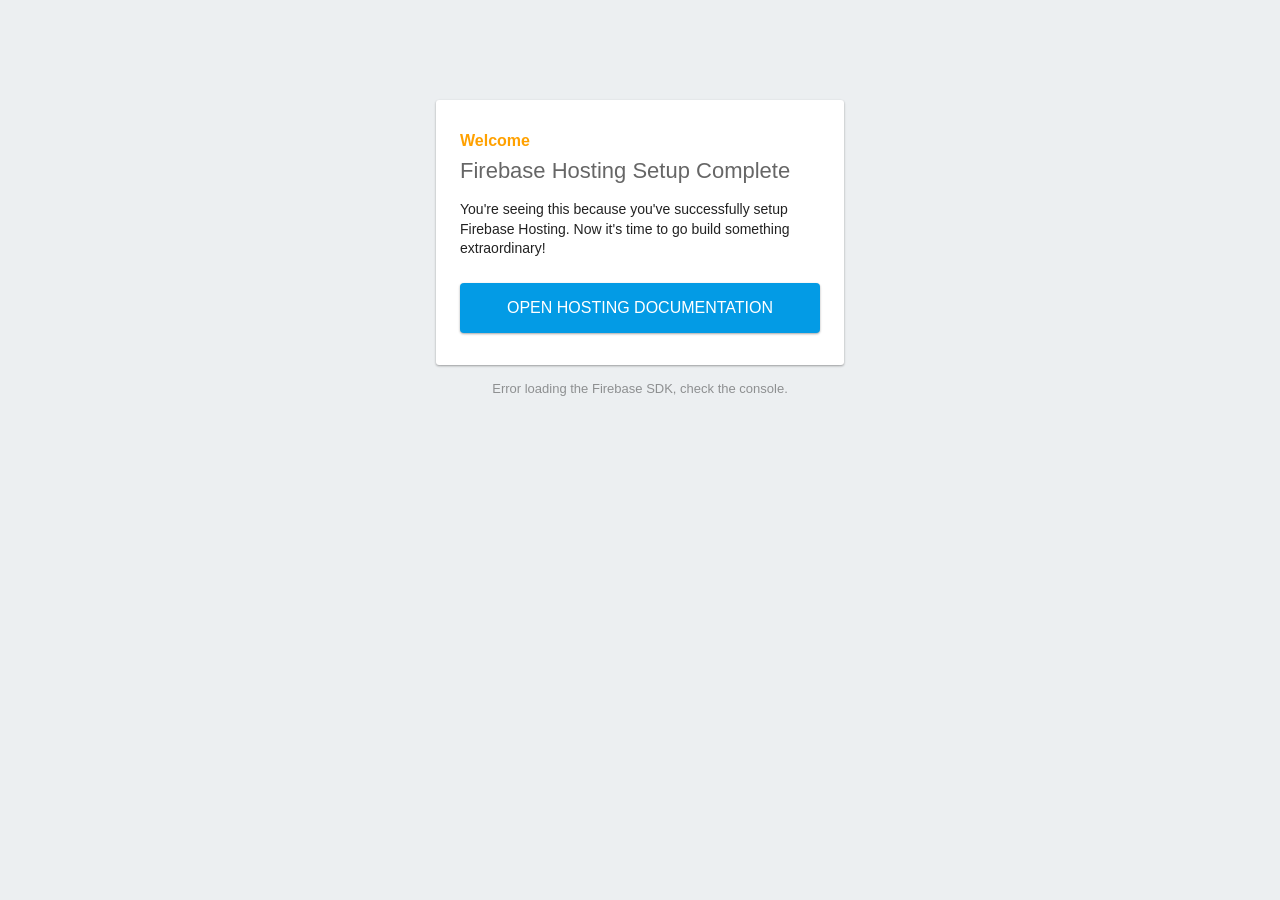
==== public/index.html @ ed2f86ef "Firebase integration" ====
<!DOCTYPE html>
<html>
  <head>
    <meta charset="utf-8">
    <meta name="viewport" content="width=device-width, initial-scale=1">
    <title>Welcome to Firebase Hosting</title>

    <!-- update the version number as needed -->
    <script defer src="/__/firebase/12.16.0/firebase-app-compat.js"></script>
    <!-- include only the Firebase features as you need -->
    <script defer src="/__/firebase/12.16.0/firebase-auth-compat.js"></script>
    <script defer src="/__/firebase/12.16.0/firebase-database-compat.js"></script>
    <script defer src="/__/firebase/12.16.0/firebase-firestore-compat.js"></script>
    <script defer src="/__/firebase/12.16.0/firebase-functions-compat.js"></script>
    <script defer src="/__/firebase/12.16.0/firebase-messaging-compat.js"></script>
    <script defer src="/__/firebase/12.16.0/firebase-storage-compat.js"></script>
    <script defer src="/__/firebase/12.16.0/firebase-analytics-compat.js"></script>
    <script defer src="/__/firebase/12.16.0/firebase-remote-config-compat.js"></script>
    <script defer src="/__/firebase/12.16.0/firebase-performance-compat.js"></script>
    <!-- 
      initialize the SDK after all desired features are loaded, set useEmulator to false
      to avoid connecting the SDK to running emulators.
    -->
    <script defer src="/__/firebase/init.js?useEmulator=true"></script>

    <style media="screen">
      body { background: #ECEFF1; color: rgba(0,0,0,0.87); font-family: Roboto, Helvetica, Arial, sans-serif; margin: 0; padding: 0; }
      #message { background: white; max-width: 360px; margin: 100px auto 16px; padding: 32px 24px; border-radius: 3px; }
      #message h2 { color: #ffa100; font-weight: bold; font-size: 16px; margin: 0 0 8px; }
      #message h1 { font-size: 22px; font-weight: 300; color: rgba(0,0,0,0.6); margin: 0 0 16px;}
      #message p { line-height: 140%; margin: 16px 0 24px; font-size: 14px; }
      #message a { display: block; text-align: center; background: #039be5; text-transform: uppercase; text-decoration: none; color: white; padding: 16px; border-radius: 4px; }
      #message, #message a { box-shadow: 0 1px 3px rgba(0,0,0,0.12), 0 1px 2px rgba(0,0,0,0.24); }
      #load { color: rgba(0,0,0,0.4); text-align: center; font-size: 13px; }
      @media (max-width: 600px) {
        body, #message { margin-top: 0; background: white; box-shadow: none; }
        body { border-top: 16px solid #ffa100; }
      }
    </style>
  </head>
  <body>
    <div id="message">
      <h2>Welcome</h2>
      <h1>Firebase Hosting Setup Complete</h1>
      <p>You're seeing this because you've successfully setup Firebase Hosting. Now it's time to go build something extraordinary!</p>
      <a target="_blank" href="https://firebase.google.com/docs/hosting/">Open Hosting Documentation</a>
    </div>
    <p id="load">Firebase SDK Loading&hellip;</p>

    <script>
      document.addEventListener('DOMContentLoaded', function() {
        const loadEl = document.querySelector('#load');
        // // 🔥🔥🔥🔥🔥🔥🔥🔥🔥🔥🔥🔥🔥🔥🔥🔥🔥🔥🔥🔥🔥🔥🔥🔥🔥🔥🔥🔥🔥🔥🔥
        // // The Firebase SDK is initialized and available here!
        //
        // firebase.auth().onAuthStateChanged(user => { });
        // firebase.database().ref('/path/to/ref').on('value', snapshot => { });
        // firebase.firestore().doc('/foo/bar').get().then(() => { });
        // firebase.functions().httpsCallable('yourFunction')().then(() => { });
        // firebase.messaging().requestPermission().then(() => { });
        // firebase.storage().ref('/path/to/ref').getDownloadURL().then(() => { });
        // firebase.analytics(); // call to activate
        // firebase.analytics().logEvent('tutorial_completed');
        // firebase.performance(); // call to activate
        //
        // // 🔥🔥🔥🔥🔥🔥🔥🔥🔥🔥🔥🔥🔥🔥🔥🔥🔥🔥🔥🔥🔥🔥🔥🔥🔥🔥🔥🔥🔥🔥🔥

        try {
          let app = firebase.app();
          let features = [
            'auth', 
            'database', 
            'firestore',
            'functions',
            'messaging', 
            'storage', 
            'analytics', 
            'remoteConfig',
            'performance',
          ].filter(feature => typeof app[feature] === 'function');
          loadEl.textContent = `Firebase SDK loaded with ${features.join(', ')}`;
        } catch (e) {
          console.error(e);
          loadEl.textContent = 'Error loading the Firebase SDK, check the console.';
        }
      });
    </script>
  </body>
</html>
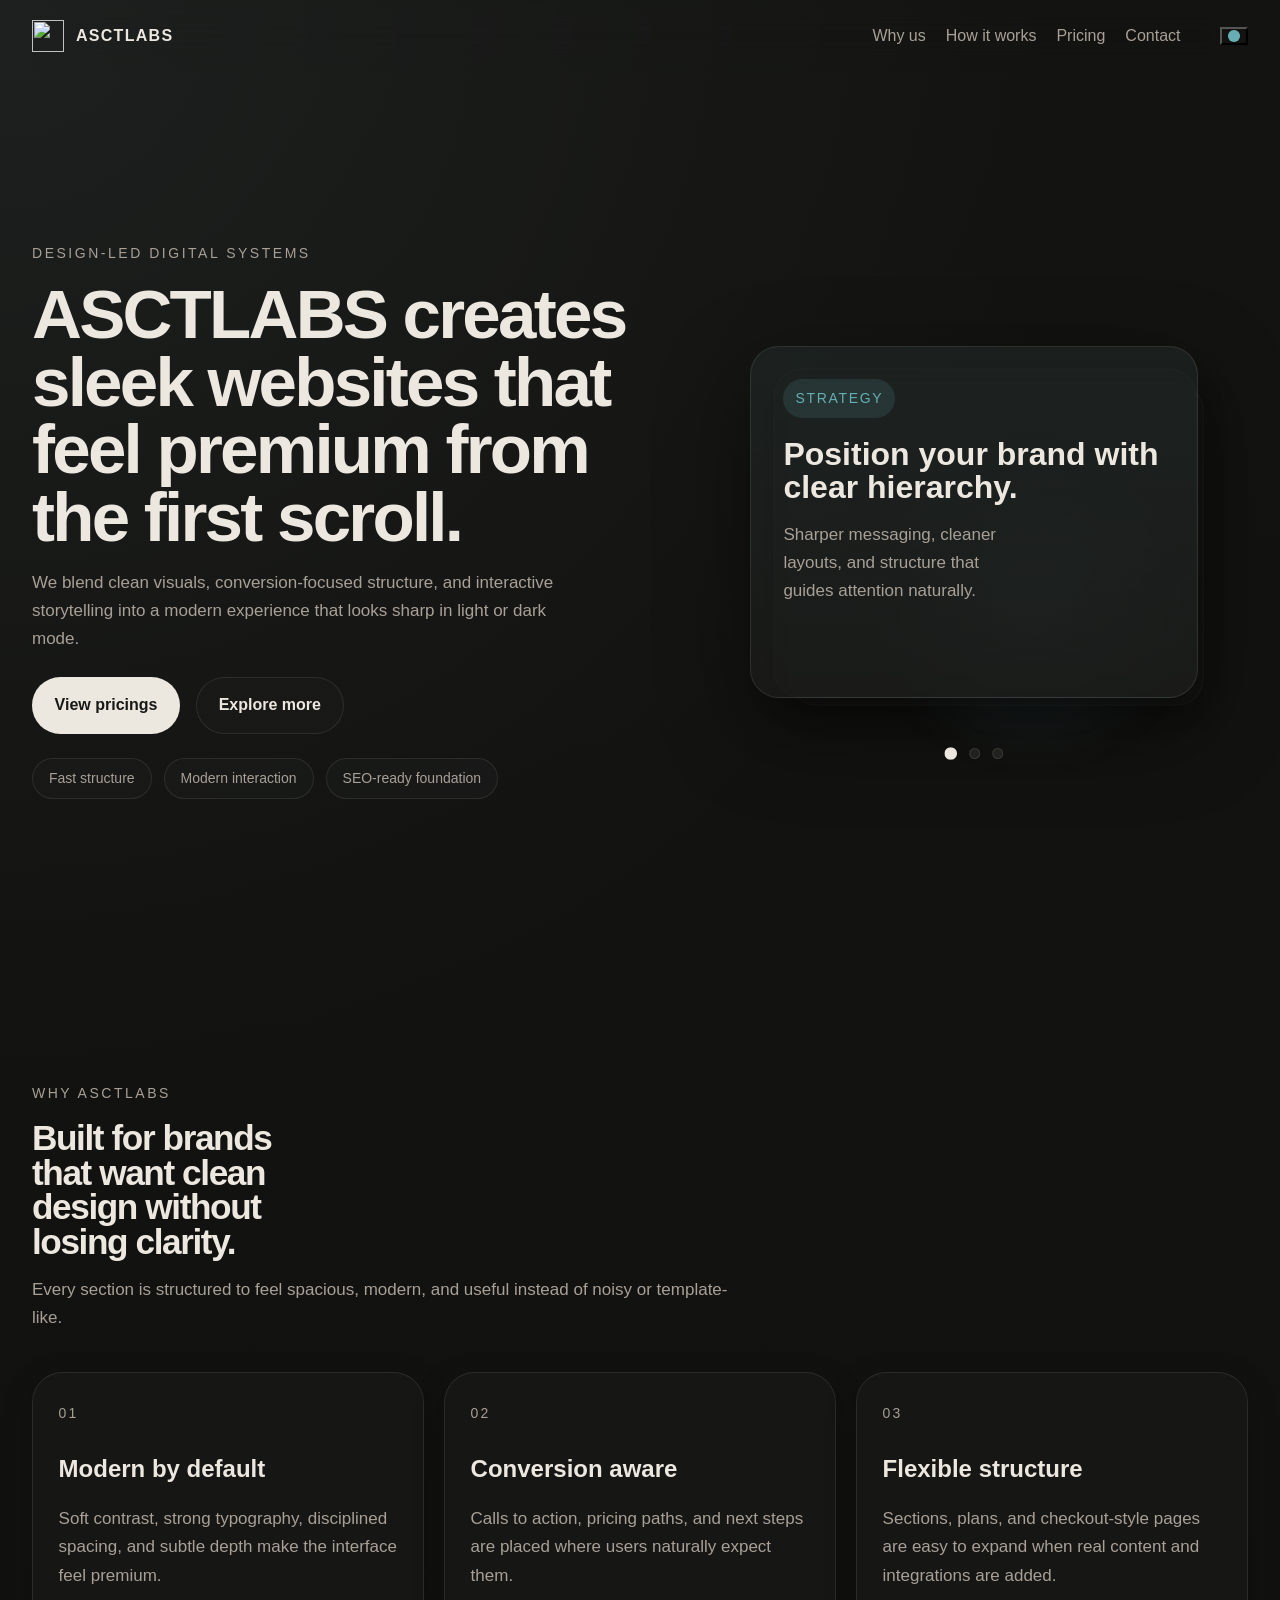
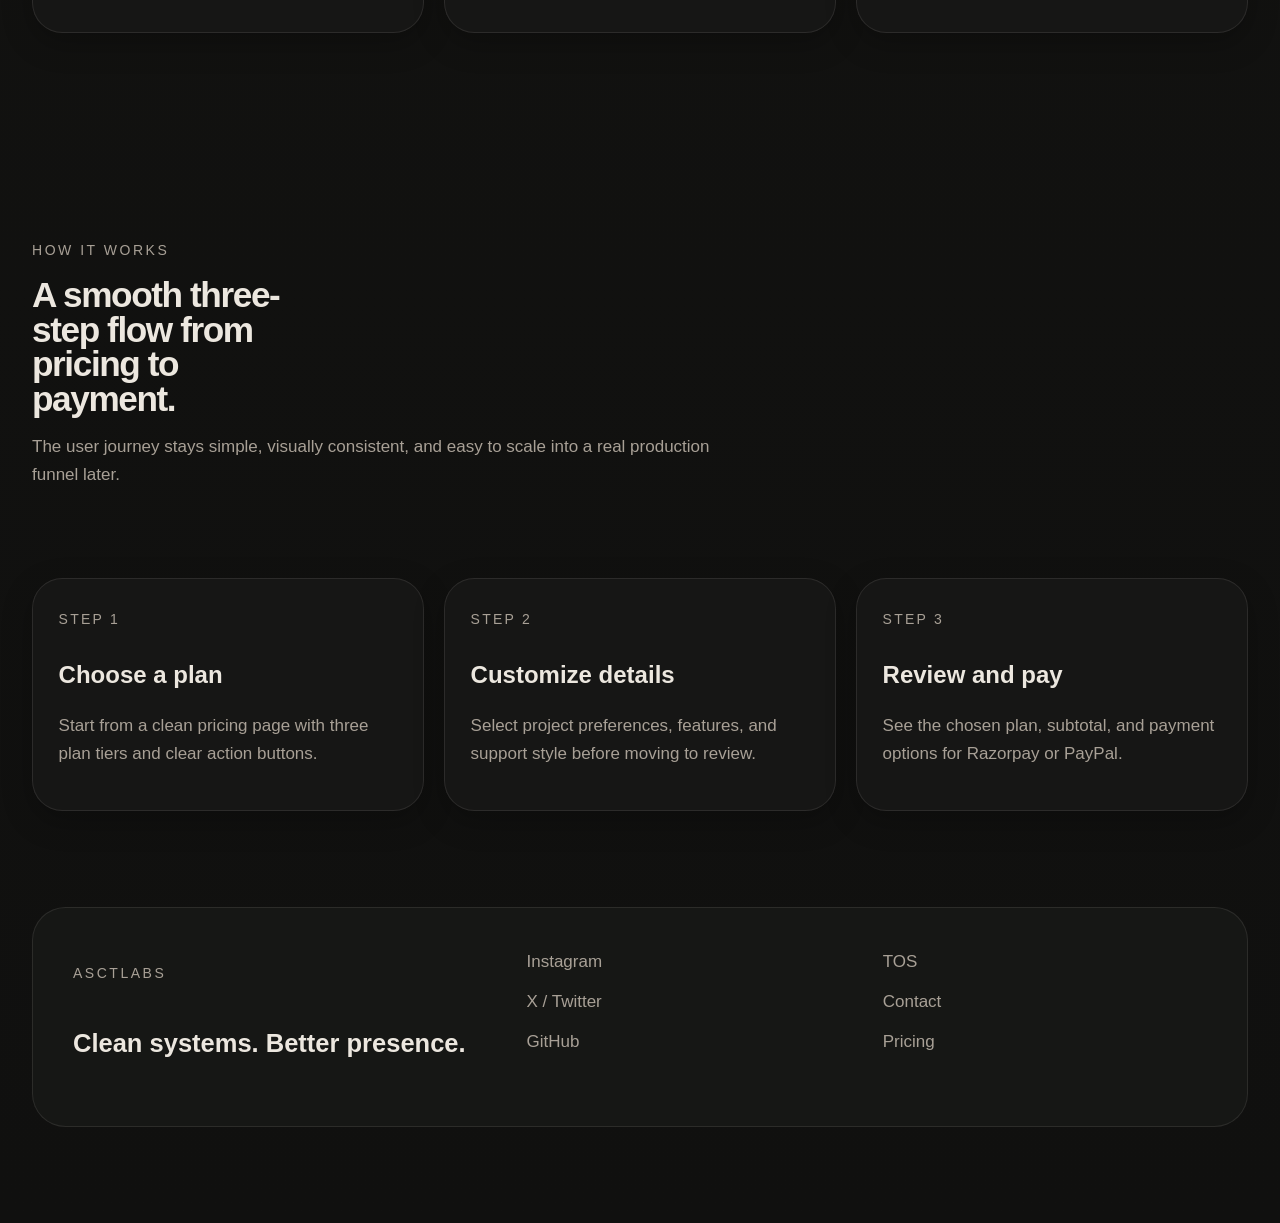
==== commit 08ba2129: "Firebase Integration" ====
--- a/public/index.html
+++ b/public/index.html
@@ -1,89 +1,285 @@
-<!DOCTYPE html>
-<html>
-  <head>
-    <meta charset="utf-8">
-    <meta name="viewport" content="width=device-width, initial-scale=1">
-    <title>Welcome to Firebase Hosting</title>
-
-    <!-- update the version number as needed -->
-    <script defer src="/__/firebase/12.16.0/firebase-app-compat.js"></script>
-    <!-- include only the Firebase features as you need -->
-    <script defer src="/__/firebase/12.16.0/firebase-auth-compat.js"></script>
-    <script defer src="/__/firebase/12.16.0/firebase-database-compat.js"></script>
-    <script defer src="/__/firebase/12.16.0/firebase-firestore-compat.js"></script>
-    <script defer src="/__/firebase/12.16.0/firebase-functions-compat.js"></script>
-    <script defer src="/__/firebase/12.16.0/firebase-messaging-compat.js"></script>
-    <script defer src="/__/firebase/12.16.0/firebase-storage-compat.js"></script>
-    <script defer src="/__/firebase/12.16.0/firebase-analytics-compat.js"></script>
-    <script defer src="/__/firebase/12.16.0/firebase-remote-config-compat.js"></script>
-    <script defer src="/__/firebase/12.16.0/firebase-performance-compat.js"></script>
-    <!-- 
-      initialize the SDK after all desired features are loaded, set useEmulator to false
-      to avoid connecting the SDK to running emulators.
-    -->
-    <script defer src="/__/firebase/init.js?useEmulator=true"></script>
-
-    <style media="screen">
-      body { background: #ECEFF1; color: rgba(0,0,0,0.87); font-family: Roboto, Helvetica, Arial, sans-serif; margin: 0; padding: 0; }
-      #message { background: white; max-width: 360px; margin: 100px auto 16px; padding: 32px 24px; border-radius: 3px; }
-      #message h2 { color: #ffa100; font-weight: bold; font-size: 16px; margin: 0 0 8px; }
-      #message h1 { font-size: 22px; font-weight: 300; color: rgba(0,0,0,0.6); margin: 0 0 16px;}
-      #message p { line-height: 140%; margin: 16px 0 24px; font-size: 14px; }
-      #message a { display: block; text-align: center; background: #039be5; text-transform: uppercase; text-decoration: none; color: white; padding: 16px; border-radius: 4px; }
-      #message, #message a { box-shadow: 0 1px 3px rgba(0,0,0,0.12), 0 1px 2px rgba(0,0,0,0.24); }
-      #load { color: rgba(0,0,0,0.4); text-align: center; font-size: 13px; }
-      @media (max-width: 600px) {
-        body, #message { margin-top: 0; background: white; box-shadow: none; }
-        body { border-top: 16px solid #ffa100; }
-      }
-    </style>
-  </head>
-  <body>
-    <div id="message">
-      <h2>Welcome</h2>
-      <h1>Firebase Hosting Setup Complete</h1>
-      <p>You're seeing this because you've successfully setup Firebase Hosting. Now it's time to go build something extraordinary!</p>
-      <a target="_blank" href="https://firebase.google.com/docs/hosting/">Open Hosting Documentation</a>
-    </div>
-    <p id="load">Firebase SDK Loading&hellip;</p>
-
-    <script>
-      document.addEventListener('DOMContentLoaded', function() {
-        const loadEl = document.querySelector('#load');
-        // // 🔥🔥🔥🔥🔥🔥🔥🔥🔥🔥🔥🔥🔥🔥🔥🔥🔥🔥🔥🔥🔥🔥🔥🔥🔥🔥🔥🔥🔥🔥🔥
-        // // The Firebase SDK is initialized and available here!
-        //
-        // firebase.auth().onAuthStateChanged(user => { });
-        // firebase.database().ref('/path/to/ref').on('value', snapshot => { });
-        // firebase.firestore().doc('/foo/bar').get().then(() => { });
-        // firebase.functions().httpsCallable('yourFunction')().then(() => { });
-        // firebase.messaging().requestPermission().then(() => { });
-        // firebase.storage().ref('/path/to/ref').getDownloadURL().then(() => { });
-        // firebase.analytics(); // call to activate
-        // firebase.analytics().logEvent('tutorial_completed');
-        // firebase.performance(); // call to activate
-        //
-        // // 🔥🔥🔥🔥🔥🔥🔥🔥🔥🔥🔥🔥🔥🔥🔥🔥🔥🔥🔥🔥🔥🔥🔥🔥🔥🔥🔥🔥🔥🔥🔥
-
+﻿<!DOCTYPE html>
+<html lang="en">
+<head>
+  <meta charset="UTF-8" />
+  <meta name="viewport" content="width=device-width, initial-scale=1.0" />
+  <title>ASCTLABS</title>
+  <meta name="description" content="ASCTLABS builds modern, conversion-focused digital experiences with sleek design, smooth interaction, and scalable custom workflows." />
+  <meta name="theme-color" content="#f7f6f2" />
+  <meta property="og:title" content="ASCTLABS” Modern Web Experiences" />
+  <meta property="og:description" content="Sleek, SEO-friendly, clean visuals, and smooth product flows." />
+  <meta property="og:type" content="website" />
+  <link rel="preconnect" href="https://fonts.googleapis.com">
+  <link rel="preconnect" href="https://fonts.gstatic.com" crossorigin>
+  <link href="https://api.fontshare.com/v2/css?f[]=satoshi@300,400,500,700&f[]=cabinet-grotesk@400,500,700,800&display=swap" rel="stylesheet">
+  <link rel="stylesheet" href="style.css" />
+  <script src="https://cdn.jsdelivr.net/npm/gsap@3.12.5/dist/gsap.min.js" defer></script>
+</head>
+<body data-page="home">
+  <a class="skip-link" href="#main">Skip to content</a>
+
+  <div class="site-shell">
+    
+
+    <header class="topbar">
+      <a href="index.html" class="brand" aria-label="ASCTLABS home">
+        <img class="brand__logo brand__logo--dark" src="assets/asctoz-logo-dark.png" alt="" /><img class="brand__logo brand__logo--light" src="assets/asctoz-logo-light.png" alt="" />
+        <span>ASCTLABS</span>
+      </a>
+      <button class="menu-toggle" type="button" aria-expanded="false" aria-controls="mainNav" data-menu-toggle><span></span><span></span><span></span></button>
+      <nav class="main-nav" id="mainNav" aria-label="Primary navigation">
+        <a href="#why-us">Why us</a>
+        <a href="#how-it-works">How it works</a>
+        <a href="pricing.html">Pricing</a>
+        <a href="contact.html">Contact</a>
+      </nav>
+      <button class="theme-toggle" data-theme-toggle>
+        <span class="theme-toggle__dot"></span>
+    </button>
+    </header>
+
+    <main id="main">
+      <section class="hero section" id="hero">
+        <div class="container hero__grid">
+          <div class="hero__content reveal">
+            <p class="eyebrow">Design-led digital systems</p>
+            <h1>ASCTLABS creates sleek websites that feel premium from the first scroll.</h1>
+            <p class="hero__lead">We blend clean visuals, conversion-focused structure, and interactive storytelling into a modern experience that looks sharp in light or dark mode.</p>
+            <div class="hero__actions">
+              <a class="btn btn--primary" href="pricing.html">View pricings</a>
+              <a class="btn btn--ghost" href="#why-us">Explore more</a>
+            </div>
+            <ul class="hero__meta" role="list">
+              <li>Fast structure</li>
+              <li>Modern interaction</li>
+              <li>SEO-ready foundation</li>
+            </ul>
+          </div>
+
+          <div class="hero__visual reveal">
+            <div class="hero-glow"></div>
+            <div class="cardswap-stage" aria-hidden="true">
+              <div class="cardswap-backdrop cardswap-backdrop--one"></div>
+              <div class="cardswap-backdrop cardswap-backdrop--two"></div>
+              <div class="card-swap-viewer" id="cardSwapViewer">
+                <article class="swap-panel is-active stack-card stack-card--primary">
+                  <span class="stack-card__tag">Strategy</span>
+                  <h3>Position your brand with clear hierarchy.</h3>
+                  <p>Sharper messaging, cleaner layouts, and structure that guides attention naturally.</p>
+                </article>
+                <article class="swap-panel stack-card">
+                  <span class="stack-card__tag">Experience</span>
+                  <h3>Design interactions that feel smooth.</h3>
+                  <p>Micro-animations, layered depth, and polished sections that hold visual rhythm.</p>
+                </article>
+                <article class="swap-panel stack-card">
+                  <span class="stack-card__tag">Delivery</span>
+                  <h3>Launch with scalable page flows.</h3>
+                  <p>Pricing, customization, and checkout-ready steps designed to feel cohesive.</p>
+                </article>
+              </div>
+              <div class="swap-dots" id="swapDots">
+                <button class="swap-dots__dot is-active" type="button" aria-label="Show card 1"></button>
+                <button class="swap-dots__dot" type="button" aria-label="Show card 2"></button>
+                <button class="swap-dots__dot" type="button" aria-label="Show card 3"></button>
+              </div>
+            </div>
+          </div>
+        </div>
+      </section>
+
+      <section class="section" id="why-us">
+        <div class="container">
+          <div class="section-heading reveal">
+            <p class="eyebrow">Why ASCTLABS</p>
+            <h2>Built for brands that want clean design without losing clarity.</h2>
+            <p>Every section is structured to feel spacious, modern, and useful instead of noisy or template-like.</p>
+          </div>
+          <div class="feature-grid">
+            <article class="feature-card reveal">
+              <span class="feature-card__index">01</span>
+              <h3>Modern by default</h3>
+              <p>Soft contrast, strong typography, disciplined spacing, and subtle depth make the interface feel premium.</p>
+            </article>
+            <article class="feature-card reveal">
+              <span class="feature-card__index">02</span>
+              <h3>Conversion aware</h3>
+              <p>Calls to action, pricing paths, and next steps are placed where users naturally expect them.</p>
+            </article>
+            <article class="feature-card reveal">
+              <span class="feature-card__index">03</span>
+              <h3>Flexible structure</h3>
+              <p>Sections, plans, and checkout-style pages are easy to expand when real content and integrations are added.</p>
+            </article>
+          </div>
+        </div>
+      </section>
+
+      <section class="section" id="how-it-works">
+        <div class="container process-grid">
+          <div class="section-heading reveal">
+            <p class="eyebrow">How it works</p>
+            <h2>A smooth three-step flow from pricing to payment.</h2>
+            <p>The user journey stays simple, visually consistent, and easy to scale into a real production funnel later.</p>
+          </div>
+          <div class="process-list">
+            <article class="process-card reveal">
+              <span>Step 1</span>
+              <h3>Choose a plan</h3>
+              <p>Start from a clean pricing page with three plan tiers and clear action buttons.</p>
+            </article>
+            <article class="process-card reveal">
+              <span>Step 2</span>
+              <h3>Customize details</h3>
+              <p>Select project preferences, features, and support style before moving to review.</p>
+            </article>
+            <article class="process-card reveal">
+              <span>Step 3</span>
+              <h3>Review and pay</h3>
+              <p>See the chosen plan, subtotal, and payment options for Razorpay or PayPal.</p>
+            </article>
+          </div>
+        </div>
+      </section>
+    </main>
+
+    <footer class="footer section" id="footer">
+      <div class="container footer__grid">
+        <div>
+          <p class="eyebrow">ASCTLABS</p>
+          <h2>Clean systems. Better presence.</h2>
+        </div>
+        <div class="footer__links">
+          <a href="https://instagram.com/asctlabs" target="_blank" rel="noopener noreferrer">Instagram</a>
+          <a href="https://x.com" target="_blank" rel="noopener noreferrer">X / Twitter</a>
+          <a href="https://github.com/asctlabs" target="_blank" rel="noopener noreferrer">GitHub</a>
+        </div>
+        <div class="footer__links">
+          <a href="tos.html">TOS</a>
+          <a href="mailto:asctlabs@gmail.com">Contact</a>
+          <a href="pricing.html">Pricing</a>
+        </div>
+      </div>
+    </footer>
+  </div>
+
+  <script>
+    (() => {
+      const root = document.documentElement;
+      const toggle = document.querySelector('[data-theme-toggle]');
+          const stored = (() => {
         try {
-          let app = firebase.app();
-          let features = [
-            'auth', 
-            'database', 
-            'firestore',
-            'functions',
-            'messaging', 
-            'storage', 
-            'analytics', 
-            'remoteConfig',
-            'performance',
-          ].filter(feature => typeof app[feature] === 'function');
-          loadEl.textContent = `Firebase SDK loaded with ${features.join(', ')}`;
+          return localStorage.getItem('asctlabs-theme');
         } catch (e) {
-          console.error(e);
-          loadEl.textContent = 'Error loading the Firebase SDK, check the console.';
+          return null;
         }
+      })();
+      let theme = stored === 'light' ? 'light' : 'dark';
+      root.setAttribute('data-theme', theme);
+
+      const persistTheme = () => {
+        try {
+          localStorage.setItem('asctlabs-theme', theme);
+        } catch (e) {}
+      };
+
+
+      const syncIcon = () => {
+        root.setAttribute('data-theme', theme);
+        toggle?.setAttribute('aria-label', theme === 'dark' ? 'Switch to light mode' : 'Switch to dark mode');
+        persistTheme();
+      };
+
+      syncIcon();
+      toggle?.addEventListener('click', () => {
+        theme = theme === 'dark' ? 'light' : 'dark';
+        syncIcon();
       });
-    </script>
-  </body>
+    })();
+
+    (() => {
+      const revealEls = document.querySelectorAll('.reveal');
+      const observer = new IntersectionObserver(entries => {
+        entries.forEach(entry => {
+          if (entry.isIntersecting) entry.target.classList.add('is-visible');
+        });
+      }, { threshold: 0.16 });
+      revealEls.forEach(el => observer.observe(el));
+    })();
+
+    (() => {
+      const viewer = document.getElementById('cardSwapViewer');
+      const dotsWrap = document.getElementById('swapDots');
+      if (!viewer || !window.gsap) return;
+      const panels = Array.from(viewer.querySelectorAll('.swap-panel'));
+      const dots = Array.from(dotsWrap.querySelectorAll('.swap-dots__dot'));
+      let active = 0;
+      let intervalId;
+      let animating = false;
+
+      panels.forEach((panel, index) => {
+        gsap.set(panel, {
+          autoAlpha: index === 0 ? 1 : 0,
+          xPercent: index === 0 ? 0 : 8,
+          yPercent: index === 0 ? 0 : 4,
+          rotateX: index === 0 ? 0 : 8,
+          scale: index === 0 ? 1 : 0.96,
+          zIndex: index === 0 ? 3 : 1
+        });
+      });
+
+      const setDotState = next => {
+        dots.forEach((dot, index) => dot.classList.toggle('is-active', index === next));
+      };
+
+      const showPanel = next => {
+        if (animating || next === active) return;
+        animating = true;
+        const currentPanel = panels[active];
+        const nextPanel = panels[next];
+        setDotState(next);
+        const tl = gsap.timeline({ onComplete: () => { active = next; animating = false; } });
+        tl.set(nextPanel, { zIndex: 4, autoAlpha: 1 });
+        tl.to(currentPanel, {
+          autoAlpha: 0,
+          xPercent: -10,
+          yPercent: 6,
+          rotateX: -10,
+          scale: 0.94,
+          duration: 0.55,
+          ease: 'power2.inOut'
+        }, 0);
+        tl.fromTo(nextPanel,
+          { autoAlpha: 0, xPercent: 10, yPercent: 4, rotateX: 10, scale: 0.96 },
+          { autoAlpha: 1, xPercent: 0, yPercent: 0, rotateX: 0, scale: 1, duration: 0.75, ease: 'power3.out' },
+          0.08
+        ); 
+        tl.set(currentPanel, { zIndex: 1 });
+        tl.set(nextPanel, { zIndex: 3 });
+      };
+
+      const queueNext = () => showPanel((active + 1) % panels.length);
+      const startAuto = () => intervalId = window.setInterval(queueNext, 3600);
+      const stopAuto = () => window.clearInterval(intervalId);
+
+      dots.forEach((dot, index) => {
+        dot.addEventListener('click', () => {
+          stopAuto();
+          showPanel(index);
+          startAuto();
+        });
+      });
+
+      viewer.addEventListener('mouseenter', stopAuto);
+      viewer.addEventListener('mouseleave', startAuto);
+      startAuto();
+    })();
+  </script>
+  <script src="app.js" defer></script>
+</body>
 </html>
+
+
+
+
+
--- a/public/style.css
+++ b/public/style.css
@@ -0,0 +1,682 @@
+﻿:root,
+[data-theme="light"] {
+  --font-display: 'Cabinet Grotesk', 'Inter', sans-serif;
+  --font-body: 'Satoshi', 'Inter', sans-serif;
+  --text-xs: clamp(0.75rem, 0.7rem + 0.25vw, 0.875rem);
+  --text-sm: clamp(0.875rem, 0.8rem + 0.35vw, 1rem);
+  --text-base: clamp(1rem, 0.95rem + 0.25vw, 1.0625rem);
+  --text-lg: clamp(1.125rem, 1rem + 0.75vw, 1.5rem);
+  --text-xl: clamp(1.5rem, 1.2rem + 1.25vw, 2.3rem);
+  --text-2xl: clamp(2.4rem, 1.6rem + 3.4vw, 5rem);
+  --space-1: 0.25rem;
+  --space-2: 0.5rem;
+  --space-3: 0.75rem;
+  --space-4: 1rem;
+  --space-5: 1.25rem;
+  --space-6: 1.5rem;
+  --space-8: 2rem;
+  --space-10: 2.5rem;
+  --space-12: 3rem;
+  --space-16: 4rem;
+  --space-20: 5rem;
+  --space-24: 6rem;
+  --radius-sm: 0.5rem;
+  --radius-md: 0.9rem;
+  --radius-lg: 1.4rem;
+  --radius-xl: 1.9rem;
+  --radius-full: 999px;
+  --color-bg: #f5f3ef;
+  --color-surface: rgba(255, 255, 255, 0.76);
+  --color-surface-2: #fcfbf8;
+  --color-surface-offset: #ebe7e0;
+  --color-border: rgba(40, 37, 29, 0.1);
+  --color-text: #191714;
+  --color-text-muted: #6f6a61;
+  --color-text-faint: #aaa39a;
+  --color-primary: #0a6b72;
+  --color-primary-hover: #0a5459;
+  --color-primary-soft: rgba(10, 107, 114, 0.12);
+  --color-glow: rgba(150, 196, 199, 0.42);
+  --shadow-sm: 0 10px 30px rgba(34, 29, 23, 0.06);
+  --shadow-md: 0 20px 50px rgba(34, 29, 23, 0.1);
+  --shadow-lg: 0 30px 90px rgba(34, 29, 23, 0.14);
+  --content: 1600px;
+  -webkit-user-drag: none; 
+}
+
+[data-theme="dark"] {
+  --color-bg: #131311;
+  --color-surface: rgba(27, 28, 26, 0.78);
+  --color-surface-2: #181917;
+  --color-surface-offset: #232421;
+  --color-border: rgba(230, 227, 220, 0.1);
+  --color-text: #ece7df;
+  --color-text-muted: #a8a096;
+  --color-text-faint: #6e6a63;
+  --color-primary: #67aeb4;
+  --color-primary-hover: #8ec7cb;
+  --color-primary-soft: rgba(103, 174, 180, 0.14);
+  --color-glow: rgba(55, 98, 103, 0.48);
+  --shadow-sm: 0 10px 30px rgba(0, 0, 0, 0.25);
+  --shadow-md: 0 20px 50px rgba(0, 0, 0, 0.35);
+  --shadow-lg: 0 30px 90px rgba(0, 0, 0, 0.45);
+  -webkit-user-drag: none; 
+}
+
+*,
+*::before,
+*::after { box-sizing: border-box; 
+-webkit-user-drag: none; }
+
+html { scroll-behavior: smooth;
+user-select: none;
+-webkit-user-drag: none;  }
+
+body {
+  margin: 0;
+  min-height: 100vh;
+  font-family: var(--font-body);
+  font-size: var(--text-base);
+  line-height: 1.65;
+  color: var(--color-text);
+  background:
+    radial-gradient(circle at top left, rgba(255,255,255,0.75), transparent 35%),
+    linear-gradient(180deg, var(--color-bg), color-mix(in srgb, var(--color-bg) 82%, #ffffff 18%));
+}
+
+[data-theme="dark"] body {
+  background:
+    radial-gradient(circle at top left, rgba(60, 72, 72, 0.25), transparent 35%),
+    linear-gradient(180deg, var(--color-bg), #10100f);
+}
+
+a { color: inherit; text-decoration: none; }
+img, svg { display: block; max-width: 100%; }
+button, input, select, textarea { font: inherit; }
+button { cursor: pointer; }
+:focus-visible { outline: 2px solid var(--color-primary); outline-offset: 3px; }
+
+.skip-link {
+  position: absolute;
+  left: var(--space-4);
+  top: -3rem;
+  background: var(--color-text);
+  color: var(--color-surface-2);
+  padding: var(--space-2) var(--space-4);
+  border-radius: var(--radius-full);
+  z-index: 99;
+}
+
+.skip-link:focus { top: var(--space-4); }
+
+.site-shell { position: relative; overflow: clip; }
+.container {
+  width: min(calc(100% - clamp(2rem, 5vw, 5rem)), var(--content));
+  margin-inline: auto;
+}
+.section { padding: clamp(var(--space-12), 8vw, var(--space-24)) 0; }
+.page-intro { padding-top: 8rem; }
+
+.eyebrow {
+  display: inline-flex;
+  align-items: center;
+  gap: var(--space-2);
+  margin-bottom: var(--space-4);
+  font-size: var(--text-xs);
+  text-transform: uppercase;
+  letter-spacing: 0.18em;
+  color: var(--color-text-muted);
+}
+
+.section-heading { max-width: 44rem; margin-bottom: var(--space-10); }
+
+.section-heading h1,
+.section-heading h2,
+.hero h1,
+.pricing-card h2,
+.summary-card h1,
+.payment-card h2 {
+  font-family: var(--font-display);
+  line-height: 0.98;
+  letter-spacing: -0.04em;
+  margin: 0 0 var(--space-4);
+}
+
+.section-heading h1,
+.hero h1 { font-size: var(--text-2xl); }
+.section-heading h2 { font-size: var(--text-xl); max-width: 14ch; }
+
+.section-heading p,
+.hero__lead,
+.feature-card p,
+.process-card p,
+.pricing-card p,
+.summary-card,
+.payment-card,
+.custom-form label {
+  color: var(--color-text-muted);
+}
+
+.topbar {
+  position: sticky;
+  top: 0;
+  z-index: 20;
+  display: flex;
+  justify-content: space-between;
+  align-items: center;
+  gap: var(--space-6);
+  width: min(calc(100% - clamp(2rem, 5vw, 5rem)), var(--content));
+  margin: 0 auto;
+  padding: var(--space-5) 0;
+  backdrop-filter: blur(18px);
+}
+
+.topbar--static { position: relative; }
+
+.brand {
+  display: inline-flex;
+  align-items: center;
+  gap: var(--space-3);
+  font-size: var(--text-sm);
+  font-weight: 700;
+  letter-spacing: 0.08em;
+  flex: 0 0 auto;
+  min-width: 0;
+  white-space: nowrap;
+}
+
+.brand__logo {
+  width: 2rem;
+  height: 2rem;
+  flex: 0 0 auto;
+  object-fit: contain;
+  max-width: none;
+}
+
+.brand__logo--light { display: none; }
+[data-theme="dark"] .brand__logo--dark { display: none; }
+[data-theme="dark"] .brand__logo--light { display: block; }
+
+.main-nav {
+  display: flex;
+  gap: var(--space-5);
+  flex-wrap: wrap;
+  flex: 1 1 auto;
+  min-width: 0;
+  justify-content: flex-end;
+}
+
+.main-nav a {
+  font-size: var(--text-sm);
+  color: var(--color-text-muted);
+  white-space: nowrap;
+}
+
+.main-nav a:hover { color: var(--color-text); }
+
+.theme-toggle{
+    position: static;
+    margin-left: 1rem;
+    background: transparent;
+    box-shadow: none;
+}
+
+
+.theme-toggle__dot {
+  display: block;
+  width: 0.72rem;
+  height: 0.72rem;
+  margin: auto;
+  border-radius: 50%;
+  background: var(--color-primary);
+  box-shadow: none;
+}
+
+
+.hero {
+  min-height: 100vh;
+  display: flex;
+  align-items: center;
+}
+
+.hero__grid {
+  display: grid;
+  grid-template-columns: 1.05fr 0.95fr;
+  gap: clamp(var(--space-8), 5vw, var(--space-16));
+  align-items: center;
+}
+
+.hero__content { max-width: 40rem; }
+.hero__lead { max-width: 34rem; margin-bottom: var(--space-6); }
+.hero__actions {
+  display: flex;
+  gap: var(--space-4);
+  flex-wrap: wrap;
+  margin-bottom: var(--space-6);
+}
+
+.hero__meta {
+  display: flex;
+  flex-wrap: wrap;
+  gap: var(--space-3);
+  padding: 0;
+  list-style: none;
+}
+
+.hero__meta li {
+  padding: var(--space-2) var(--space-4);
+  border-radius: var(--radius-full);
+  border: 1px solid var(--color-border);
+  background: color-mix(in srgb, var(--color-surface) 84%, transparent);
+  color: var(--color-text-muted);
+  font-size: var(--text-xs);
+}
+
+.hero__visual {
+  position: relative;
+  min-height: 38rem;
+  display: grid;
+  place-items: center;
+}
+
+.hero-glow {
+  position: absolute;
+  inset: auto 10% 10% auto;
+  width: 20rem;
+  height: 20rem;
+  border-radius: 50%;
+  background: radial-gradient(circle, var(--color-glow), transparent 70%);
+  filter: blur(12px);
+}
+
+.cardswap-stage {
+  position: relative;
+  width: min(100%, 34rem);
+  min-height: 34rem;
+  display: grid;
+  place-items: center;
+}
+
+.cardswap-backdrop {
+  position: absolute;
+  width: min(100%, 27rem);
+  min-height: 21rem;
+  border-radius: 1.8rem;
+  border: 1px solid color-mix(in srgb, var(--color-text) 7%, transparent);
+  background: color-mix(in srgb, var(--color-surface) 80%, transparent);
+  box-shadow: var(--shadow-sm);
+}
+
+.cardswap-backdrop--one {
+  transform: translate(1.4rem, 1.4rem) scale(0.96);
+  opacity: 0.58;
+}
+
+.cardswap-backdrop--two {
+  transform: translate(0.7rem, 0.7rem) scale(0.98);
+  opacity: 0.8;
+}
+
+.card-swap-viewer {
+  position: relative;
+  width: min(100%, 28rem);
+  min-height: 22rem;
+  perspective: 1000px;
+}
+
+.swap-panel {
+  position: absolute;
+  inset: 0;
+  width: 100%;
+  min-height: 22rem;
+  padding: var(--space-8);
+  border-radius: 1.8rem;
+  border: 1px solid color-mix(in srgb, var(--color-text) 10%, transparent);
+  background:
+    linear-gradient(180deg, color-mix(in srgb, var(--color-surface-2) 92%, transparent), color-mix(in srgb, var(--color-surface) 98%, transparent));
+  box-shadow: var(--shadow-lg);
+  transform-style: preserve-3d;
+  backface-visibility: hidden;
+}
+
+.swap-panel:not(.is-active) { visibility: hidden; opacity: 0; }
+
+.swap-dots {
+  position: absolute;
+  bottom: 2.2rem;
+  left: 50%;
+  transform: translateX(-50%);
+  display: flex;
+  gap: var(--space-3);
+  z-index: 5;
+}
+
+.swap-dots__dot {
+  width: 0.7rem;
+  height: 0.7rem;
+  border-radius: 50%;
+  border: 1px solid color-mix(in srgb, var(--color-text) 12%, transparent);
+  background: color-mix(in srgb, var(--color-surface-offset) 92%, transparent);
+  padding: 0;
+}
+
+.swap-dots__dot.is-active {
+  background: var(--color-text);
+  transform: scale(1.15);
+}
+
+.swap-panel h3,
+.stack-card h3 {
+  font-size: clamp(1.45rem, 1.2rem + 1vw, 2.1rem);
+  line-height: 1.04;
+  margin: 0 0 var(--space-4);
+}
+
+.swap-panel p,
+.stack-card p { margin: 0; color: var(--color-text-muted); max-width: 24ch; }
+
+.stack-card__tag {
+  display: inline-flex;
+  margin-bottom: var(--space-5);
+  padding: var(--space-2) var(--space-3);
+  border-radius: var(--radius-full);
+  background: var(--color-primary-soft);
+  color: var(--color-primary);
+  font-size: var(--text-xs);
+  letter-spacing: 0.12em;
+  text-transform: uppercase;
+}
+
+.stack-card--primary {
+  background: linear-gradient(180deg, color-mix(in srgb, var(--color-primary-soft) 46%, var(--color-surface-2)), color-mix(in srgb, var(--color-surface) 98%, transparent));
+}
+
+.btn {
+  display: inline-flex;
+  align-items: center;
+  justify-content: center;
+  min-height: 3rem;
+  padding: 0.9rem 1.35rem;
+  border-radius: var(--radius-full);
+  border: 1px solid transparent;
+  font-size: var(--text-sm);
+  font-weight: 600;
+}
+
+.btn--primary { background: var(--color-text); color: var(--color-surface-2); }
+.btn--primary:hover { background: var(--color-primary-hover); }
+
+.btn--ghost {
+  border-color: var(--color-border);
+  background: color-mix(in srgb, var(--color-surface) 76%, transparent);
+  color: var(--color-text);
+}
+
+.btn--ghost:hover { border-color: color-mix(in srgb, var(--color-text) 20%, transparent); }
+.btn--full { width: 100%; }
+
+.feature-grid,
+.pricing-grid {
+  display: grid;
+  grid-template-columns: repeat(3, minmax(0, 1fr));
+  gap: var(--space-5);
+}
+
+.feature-card,
+.pricing-card,
+.process-card,
+.summary-card,
+.payment-card,
+.custom-form {
+  border: 1px solid var(--color-border);
+  border-radius: var(--radius-xl);
+  background: color-mix(in srgb, var(--color-surface-2) 84%, transparent);
+  box-shadow: var(--shadow-sm);
+  backdrop-filter: blur(14px);
+}
+
+.feature-card,
+.process-card,
+.pricing-card,
+.summary-card,
+.payment-card,
+.custom-form {
+  padding: clamp(var(--space-5), 2vw, var(--space-8));
+}
+
+.feature-card__index,
+.process-card span,
+.pricing-card__label {
+  display: inline-block;
+  margin-bottom: var(--space-6);
+  font-size: var(--text-xs);
+  letter-spacing: 0.16em;
+  text-transform: uppercase;
+  color: var(--color-text-muted);
+}
+
+.feature-card h3,
+.process-card h3,
+.pricing-card h2 { margin: 0 0 var(--space-3); font-size: var(--text-lg); }
+
+.process-grid { display: grid; gap: var(--space-8); }
+.process-list { display: grid; grid-template-columns: repeat(3, minmax(0, 1fr)); gap: var(--space-5); }
+
+.footer { padding-top: 0; }
+
+.footer__grid {
+  display: grid;
+  grid-template-columns: 1.3fr 1fr 1fr;
+  gap: var(--space-8);
+  padding: var(--space-10);
+  border: 1px solid var(--color-border);
+  border-radius: calc(var(--radius-xl) + 0.2rem);
+  background: color-mix(in srgb, var(--color-surface-2) 86%, transparent);
+}
+
+.footer__links { display: grid; gap: var(--space-3); align-content: start; }
+.footer__links a { color: var(--color-text-muted); }
+.footer__links a:hover { color: var(--color-text); }
+
+.pricing-card .price {
+  margin-bottom: var(--space-4);
+  font-family: var(--font-display);
+  font-size: clamp(2rem, 1.6rem + 1.6vw, 3rem);
+  letter-spacing: -0.04em;
+}
+
+.pricing-card--featured {
+  transform: translateY(-0.4rem);
+  box-shadow: var(--shadow-md);
+  background: linear-gradient(180deg, color-mix(in srgb, var(--color-primary-soft) 34%, var(--color-surface-2)), color-mix(in srgb, var(--color-surface) 94%, transparent));
+}
+
+.split-panel,
+.checkout-grid {
+  display: grid;
+  grid-template-columns: 1fr 1fr;
+  gap: var(--space-6);
+  align-items: start;
+}
+
+.custom-form { display: grid; gap: var(--space-4); }
+
+.custom-form label {
+  display: grid;
+  gap: var(--space-2);
+  font-size: var(--text-sm);
+}
+
+.custom-form select,
+.custom-form textarea {
+  width: 100%;
+  padding: 0.95rem 1rem;
+  border-radius: var(--radius-md);
+  border: 1px solid var(--color-border);
+  background: color-mix(in srgb, var(--color-surface) 80%, transparent);
+  color: var(--color-text);
+}
+
+.summary-row {
+  display: flex;
+  justify-content: space-between;
+  gap: var(--space-4);
+  padding: var(--space-4) 0;
+  border-bottom: 1px solid var(--color-border);
+}
+
+.summary-row:last-child { border-bottom: 0; }
+
+.or-divider {
+  position: relative;
+  text-align: center;
+  margin: var(--space-5) 0;
+  color: var(--color-text-faint);
+}
+
+.or-divider::before {
+  content: '';
+  position: absolute;
+  inset: 50% 0 auto;
+  height: 1px;
+  background: var(--color-border);
+}
+
+.or-divider span {
+  position: relative;
+  display: inline-block;
+  padding: 0 var(--space-3);
+  background: color-mix(in srgb, var(--color-surface-2) 84%, transparent);
+}
+
+.reveal {
+  opacity: 0;
+  transform: translateY(24px);
+  transition: opacity 700ms ease, transform 700ms ease;
+}
+
+.reveal.is-visible { opacity: 1; transform: translateY(0); }
+
+.menu-toggle {
+  display: none;
+  width: 2.8rem;
+  height: 2.8rem;
+  border-radius: 999px;
+  border: 1px solid var(--color-border);
+  background: color-mix(in srgb, var(--color-surface-2) 84%, transparent);
+  box-shadow: var(--shadow-sm);
+  padding: 0.65rem;
+  align-items: center;
+  justify-content: center;
+  gap: 0.18rem;
+  flex-direction: column;
+}
+
+.menu-toggle span {
+  display: block;
+  width: 1rem;
+  height: 2px;
+  border-radius: 999px;
+  background: var(--color-text);
+  transition: transform 180ms ease, opacity 180ms ease;
+}
+
+@media (max-width: 1100px) {
+  .hero__grid,
+  .feature-grid,
+  .pricing-grid,
+  .process-list,
+  .footer__grid,
+  .split-panel,
+  .checkout-grid { grid-template-columns: 1fr; }
+
+  .hero { min-height: auto; padding-top: 5rem; }
+  .hero__visual { min-height: 30rem; }
+  .footer__grid { padding: var(--space-8); }
+}
+
+@media (max-width: 900px) {
+  .topbar {
+    align-items: center;
+    flex-direction: row;
+    justify-content: space-between;
+    position: relative;
+    padding-top: 4.5rem;
+  }
+
+  .menu-toggle {
+    display: inline-flex;
+    position: fixed;
+    top: 1rem;
+    left: 1rem;
+    z-index: 50;
+  }
+
+  .main-nav {
+    display: none;
+    position: absolute;
+    top: calc(100% + 0.75rem);
+    left: 1rem;
+    right: auto;
+    flex-direction: column;
+    gap: var(--space-3);
+    padding: var(--space-4);
+    border: 1px solid var(--color-border);
+    border-radius: var(--radius-xl);
+    background: color-mix(in srgb, var(--color-surface-2) 92%, transparent);
+    box-shadow: var(--shadow-md);
+    min-width: 11rem;
+    z-index: 30;
+  }
+
+  .main-nav.is-open { display: flex; }
+
+  .menu-toggle[aria-expanded="true"] span:nth-child(1) { transform: translateY(0.31rem) rotate(45deg); }
+  .menu-toggle[aria-expanded="true"] span:nth-child(2) { opacity: 0; }
+  .menu-toggle[aria-expanded="true"] span:nth-child(3) { transform: translateY(-0.31rem) rotate(-45deg); }
+
+  .swap-panel { min-height: 18rem; padding: var(--space-6); }
+  .card-swap-viewer { width: min(100%, 20rem); min-height: 18rem; }
+  .cardswap-stage { min-height: 26rem; }
+  .cardswap-backdrop { width: min(100%, 19rem); min-height: 17rem; }
+  .hero__visual { min-height: 24rem; }
+}
+
+@media (max-width: 560px) {
+  .container { width: min(calc(100% - 1.5rem), var(--content)); }
+  .section { padding: var(--space-12) 0; }
+  .hero__actions { flex-direction: column; align-items: stretch; }
+  .btn { width: 100%; }
+  .theme-toggle { top: 0.8rem; right: 0.8rem; }
+
+@media (min-width: 901px) {
+  .site-shell {
+    transition: padding-left 260ms ease;
+  }
+
+  .topbar,
+  .container {
+    transition: none;
+  }
+
+  .scroll-wheel {
+    width: 14rem;
+    height: 18rem;
+  }
+
+  .scroll-wheel__trigger {
+    position: absolute;
+    top: 50%;
+    left: 0;
+    transform: translateY(-50%);
+  }
+}
+
+@media (prefers-reduced-motion: reduce) {
+  html { scroll-behavior: auto; }
+  *,
+  *::before,
+  *::after { animation: none !important; transition: none !important; }
+  .reveal { opacity: 1; transform: none; }
+}
+}
